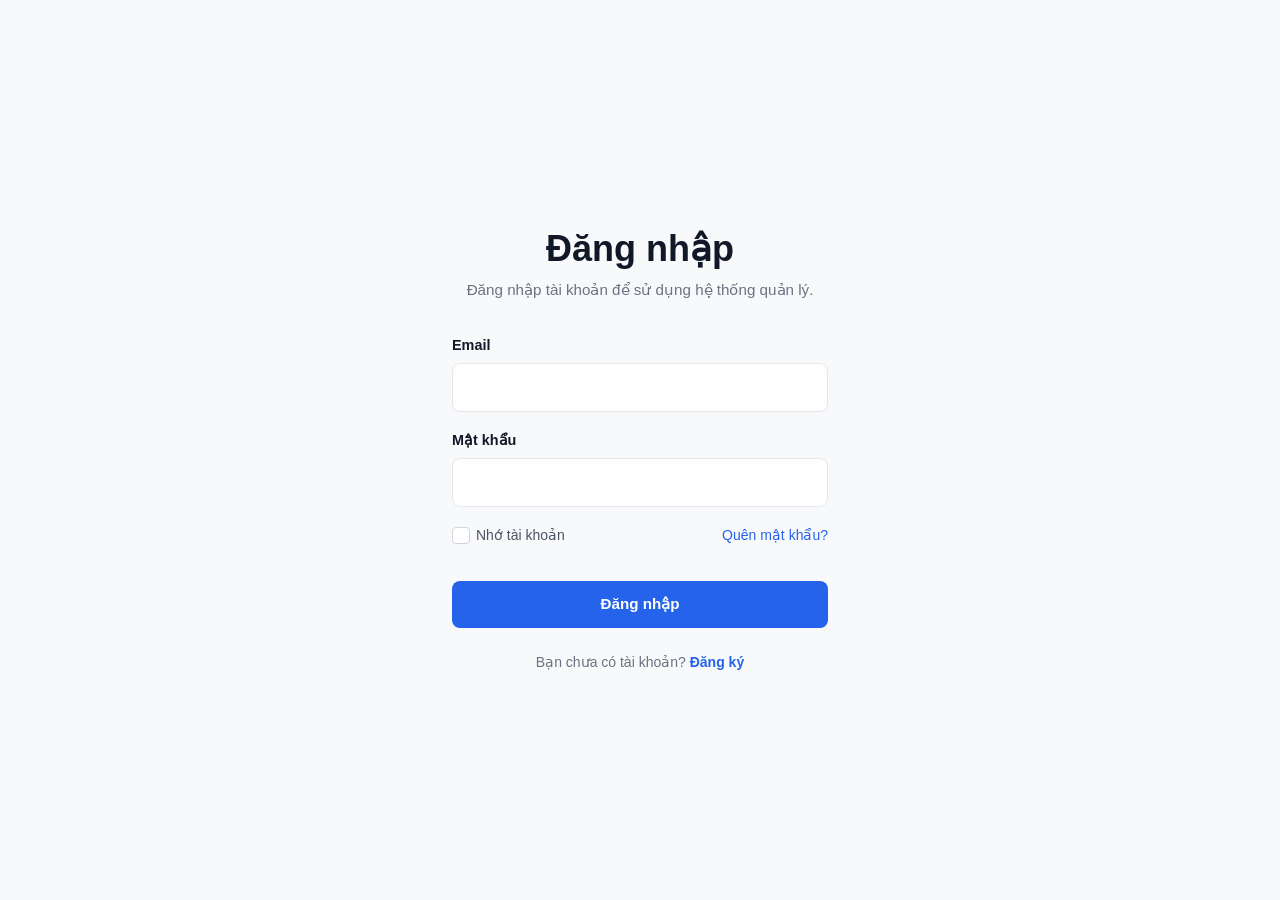
==== NewProject/Quanlysanpham/Auth/auth.html @ 21271aa3 "Add files via upload" ====
<!DOCTYPE html>
<html lang="vi">
<head>
    <meta charset="UTF-8">
    <meta name="viewport" content="width=device-width, initial-scale=1.0">
    <title>Đăng nhập tài khoản</title>
    <link href="https://cdn.jsdelivr.net/npm/bootstrap@5.3.2/dist/css/bootstrap.min.css" rel="stylesheet">
    <style>
        body {
            background-color: #f8f9fa;
            font-family: -apple-system, BlinkMacSystemFont, "Segoe UI", Roboto, "Helvetica Neue", Arial, sans-serif;
            min-height: 100vh;
            display: flex;
            align-items: center;
            justify-content: center;
        }
        .login-card {
            width: 100%;
            max-width: 440px;
            padding: 2.5rem 2rem;
            border: none;
            background: transparent;
        }
        .login-title {
            font-size: 2.25rem;
            font-weight: 700;
            color: #111827;
            text-align: center;
            margin-bottom: 0.5rem;
        }
        .login-subtitle {
            font-size: 0.95rem;
            color: #6b7280;
            text-align: center;
            margin-bottom: 2rem;
        }
        .form-label {
            font-weight: 600;
            font-size: 0.9rem;
            color: #111827;
            margin-bottom: 0.4rem;
        }
        .form-control {
            padding: 0.75rem 1rem;
            border-radius: 8px;
            border: 1px solid #e5e7eb;
            background-color: #ffffff;
            font-size: 0.95rem;
        }
        .form-control:focus {
            border-color: #2563eb;
            box-shadow: 0 0 0 3px rgba(37, 99, 235, 0.1);
        }
        .form-check-input {
            width: 1.1em;
            height: 1.1em;
            border-radius: 4px;
            border-color: #d1d5db;
        }
        .form-check-label {
            font-size: 0.875rem;
            color: #4b5563;
        }
        .forgot-password {
            font-size: 0.875rem;
            color: #2563eb;
            text-decoration: none;
            font-weight: 500;
        }
        .forgot-password:hover {
            text-decoration: underline;
        }
        .btn-login {
            background-color: #2563eb;
            border: none;
            padding: 0.75rem;
            border-radius: 8px;
            font-weight: 600;
            font-size: 0.95rem;
            margin-top: 1rem;
            transition: background-color 0.2s ease;
        }
        .btn-login:hover {
            background-color: #1d4ed8;
        }
        .register-text {
            font-size: 0.875rem;
            color: #6b7280;
            text-align: center;
            margin-top: 1.5rem;
        }
        .register-link {
            color: #2563eb;
            text-decoration: none;
            font-weight: 600;
        }
        .register-link:hover {
            text-decoration: underline;
        }
        
        .error-msg {
            color: #dc3545;
            font-size: 0.85rem;
            margin-top: 4px;
            display: none;
        }
    </style>
</head>
<body>

    <div class="login-card">
        <h1 class="login-title">Đăng nhập</h1>
        <p class="login-subtitle">Đăng nhập tài khoản để sử dụng hệ thống quản lý.</p>

        <div id="alertBox" class="alert d-none" role="alert"></div>
        <form id="loginForm" novalidate>
            <div class="mb-3">
                <label for="email" class="form-label">Email</label>
                <input type="email" class="form-control" id="email" placeholder="">
                <small id="emailError" class="error-msg">Email không được để trống</small>
            </div>

           
            <div class="mb-3">
                <label for="password" class="form-label">Mật khẩu</label>
                <input type="password" class="form-control" id="password" placeholder="">
                <small id="passwordError" class="error-msg">Mật khẩu không được để trống</small>
            </div>

            <div class="d-flex justify-content-between align-items-center mb-3">
                <div class="form-check">
                    <input class="form-check-input" type="checkbox" id="rememberMe">
                    <label class="form-check-label" for="rememberMe">
                        Nhớ tài khoản
                    </label>
                </div>
                <a href="#" class="forgot-password">Quên mật khẩu?</a>
            </div>

            <button type="submit" class="btn btn-primary w-100 btn-login">Đăng nhập</button>
        </form>

        <div class="register-text">
            Bạn chưa có tài khoản? <a href="register.html" class="register-link">Đăng ký</a>
        </div>
    </div>

    <script src="../data.js"></script>
    <script src="./auth.js"></script>
</body>
</html>
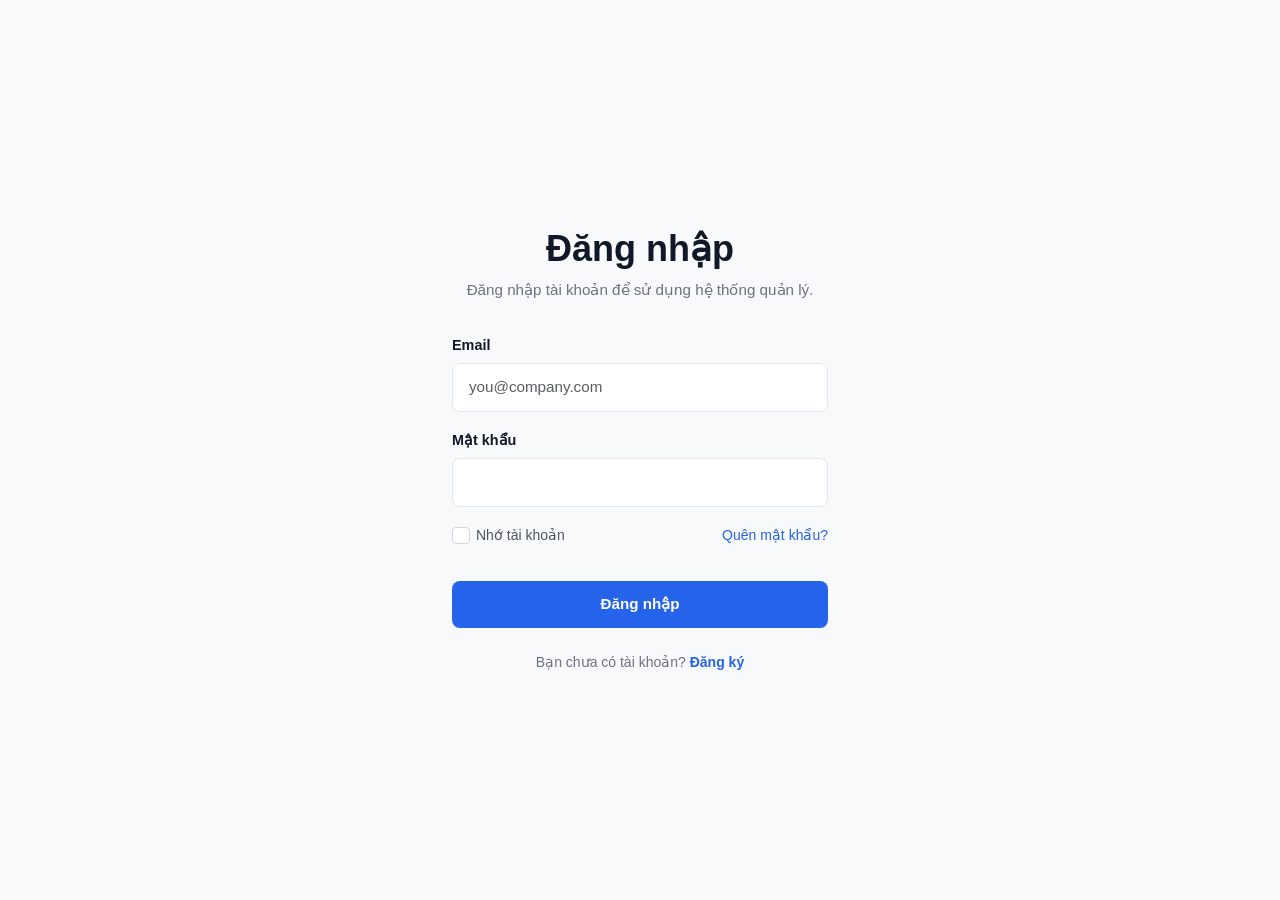
==== commit 2706a055: "auth.html" ====
--- a/NewProject/Quanlysanpham/Auth/auth.html
+++ b/NewProject/Quanlysanpham/Auth/auth.html
@@ -113,23 +113,23 @@
         <p class="login-subtitle">Đăng nhập tài khoản để sử dụng hệ thống quản lý.</p>
 
         <div id="alertBox" class="alert d-none" role="alert"></div>
+
         <form id="loginForm" novalidate>
             <div class="mb-3">
                 <label for="email" class="form-label">Email</label>
-                <input type="email" class="form-control" id="email" placeholder="">
+                <input type="email" class="form-control" id="email" name="email" placeholder="you@company.com">
                 <small id="emailError" class="error-msg">Email không được để trống</small>
             </div>
 
-           
             <div class="mb-3">
                 <label for="password" class="form-label">Mật khẩu</label>
-                <input type="password" class="form-control" id="password" placeholder="">
+                <input type="password" class="form-control" id="password" name="password" placeholder="">
                 <small id="passwordError" class="error-msg">Mật khẩu không được để trống</small>
             </div>
 
             <div class="d-flex justify-content-between align-items-center mb-3">
                 <div class="form-check">
-                    <input class="form-check-input" type="checkbox" id="rememberMe">
+                    <input class="form-check-input" type="checkbox" id="rememberMe" name="rememberMe">
                     <label class="form-check-label" for="rememberMe">
                         Nhớ tài khoản
                     </label>
@@ -148,4 +148,4 @@
     <script src="../data.js"></script>
     <script src="./auth.js"></script>
 </body>
-</html>+</html>
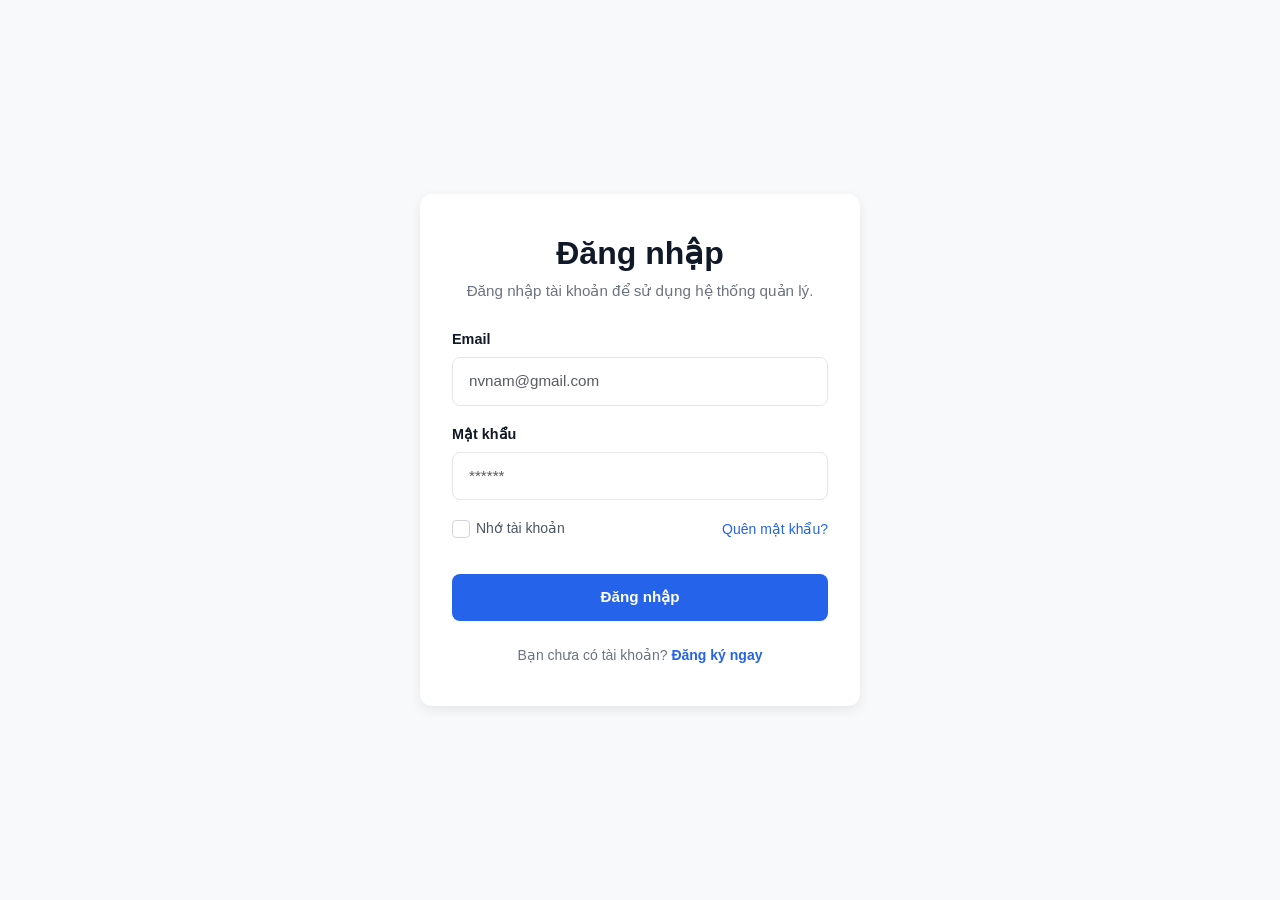
==== commit f1935424: "auth.html" ====
--- a/NewProject/Quanlysanpham/Auth/auth.html
+++ b/NewProject/Quanlysanpham/Auth/auth.html
@@ -5,6 +5,7 @@
     <meta name="viewport" content="width=device-width, initial-scale=1.0">
     <title>Đăng nhập tài khoản</title>
     <link href="https://cdn.jsdelivr.net/npm/bootstrap@5.3.2/dist/css/bootstrap.min.css" rel="stylesheet">
+
     <style>
         body {
             background-color: #f8f9fa;
@@ -18,11 +19,12 @@
             width: 100%;
             max-width: 440px;
             padding: 2.5rem 2rem;
-            border: none;
-            background: transparent;
+            border-radius: 12px;
+            background-color: #ffffff;
+            box-shadow: 0 4px 12px rgba(0, 0, 0, 0.08);
         }
         .login-title {
-            font-size: 2.25rem;
+            font-size: 2rem;
             font-weight: 700;
             color: #111827;
             text-align: center;
@@ -32,7 +34,7 @@
             font-size: 0.95rem;
             color: #6b7280;
             text-align: center;
-            margin-bottom: 2rem;
+            margin-bottom: 1.5rem;
         }
         .form-label {
             font-weight: 600;
@@ -97,7 +99,6 @@
         .register-link:hover {
             text-decoration: underline;
         }
-        
         .error-msg {
             color: #dc3545;
             font-size: 0.85rem;
@@ -115,15 +116,16 @@
         <div id="alertBox" class="alert d-none" role="alert"></div>
 
         <form id="loginForm" novalidate>
+            <!-- Email -->
             <div class="mb-3">
                 <label for="email" class="form-label">Email</label>
-                <input type="email" class="form-control" id="email" name="email" placeholder="you@company.com">
+                <input type="email" class="form-control" id="email" name="email" placeholder="nvnam@gmail.com">
                 <small id="emailError" class="error-msg">Email không được để trống</small>
             </div>
 
             <div class="mb-3">
                 <label for="password" class="form-label">Mật khẩu</label>
-                <input type="password" class="form-control" id="password" name="password" placeholder="">
+                <input type="password" class="form-control" id="password" name="password" placeholder="******">
                 <small id="passwordError" class="error-msg">Mật khẩu không được để trống</small>
             </div>
 
@@ -141,11 +143,13 @@
         </form>
 
         <div class="register-text">
-            Bạn chưa có tài khoản? <a href="register.html" class="register-link">Đăng ký</a>
+            Bạn chưa có tài khoản? <a href="register.html" class="register-link">Đăng ký ngay</a>
         </div>
     </div>
 
-    <script src="../data.js"></script>
-    <script src="./auth.js"></script>
+
+    <script src="data.js"></script>
+    <script src="auth.js"></script>
+
 </body>
 </html>
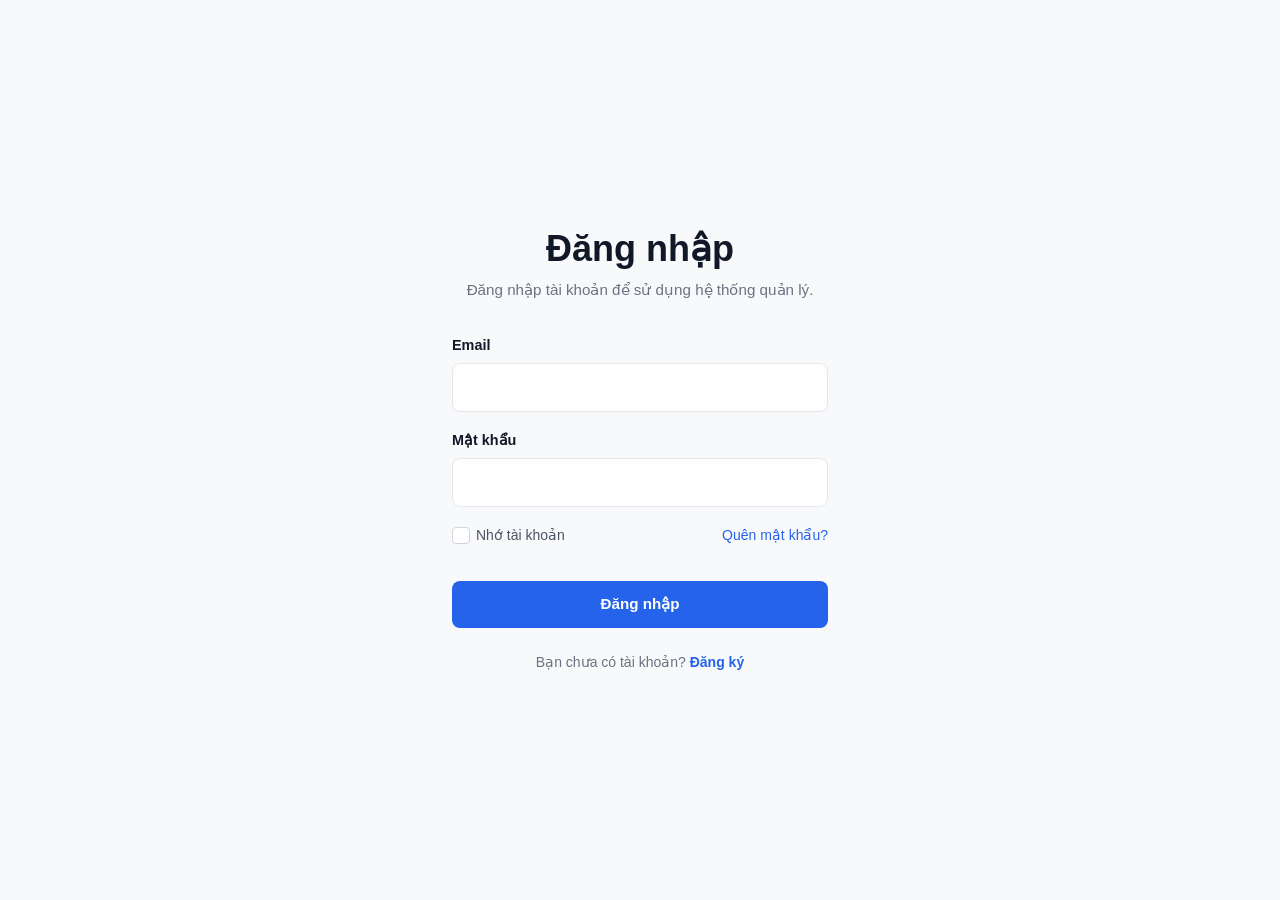
==== commit 2f169e95: "Add files via upload" ====
--- a/NewProject/Quanlysanpham/Auth/auth.html
+++ b/NewProject/Quanlysanpham/Auth/auth.html
@@ -1,11 +1,11 @@
 <!DOCTYPE html>
 <html lang="vi">
+
 <head>
     <meta charset="UTF-8">
     <meta name="viewport" content="width=device-width, initial-scale=1.0">
     <title>Đăng nhập tài khoản</title>
     <link href="https://cdn.jsdelivr.net/npm/bootstrap@5.3.2/dist/css/bootstrap.min.css" rel="stylesheet">
-
     <style>
         body {
             background-color: #f8f9fa;
@@ -15,33 +15,37 @@
             align-items: center;
             justify-content: center;
         }
+
         .login-card {
             width: 100%;
             max-width: 440px;
             padding: 2.5rem 2rem;
-            border-radius: 12px;
-            background-color: #ffffff;
-            box-shadow: 0 4px 12px rgba(0, 0, 0, 0.08);
+            border: none;
+            background: transparent;
         }
+
         .login-title {
-            font-size: 2rem;
+            font-size: 2.25rem;
             font-weight: 700;
             color: #111827;
             text-align: center;
             margin-bottom: 0.5rem;
         }
+
         .login-subtitle {
             font-size: 0.95rem;
             color: #6b7280;
             text-align: center;
-            margin-bottom: 1.5rem;
+            margin-bottom: 2rem;
         }
+
         .form-label {
             font-weight: 600;
             font-size: 0.9rem;
             color: #111827;
             margin-bottom: 0.4rem;
         }
+
         .form-control {
             padding: 0.75rem 1rem;
             border-radius: 8px;
@@ -49,29 +53,35 @@
             background-color: #ffffff;
             font-size: 0.95rem;
         }
+
         .form-control:focus {
             border-color: #2563eb;
             box-shadow: 0 0 0 3px rgba(37, 99, 235, 0.1);
         }
+
         .form-check-input {
             width: 1.1em;
             height: 1.1em;
             border-radius: 4px;
             border-color: #d1d5db;
         }
+
         .form-check-label {
             font-size: 0.875rem;
             color: #4b5563;
         }
+
         .forgot-password {
             font-size: 0.875rem;
             color: #2563eb;
             text-decoration: none;
             font-weight: 500;
         }
+
         .forgot-password:hover {
             text-decoration: underline;
         }
+
         .btn-login {
             background-color: #2563eb;
             border: none;
@@ -82,23 +92,28 @@
             margin-top: 1rem;
             transition: background-color 0.2s ease;
         }
+
         .btn-login:hover {
             background-color: #1d4ed8;
         }
+
         .register-text {
             font-size: 0.875rem;
             color: #6b7280;
             text-align: center;
             margin-top: 1.5rem;
         }
+
         .register-link {
             color: #2563eb;
             text-decoration: none;
             font-weight: 600;
         }
+
         .register-link:hover {
             text-decoration: underline;
         }
+
         .error-msg {
             color: #dc3545;
             font-size: 0.85rem;
@@ -107,6 +122,7 @@
         }
     </style>
 </head>
+
 <body>
 
     <div class="login-card">
@@ -114,18 +130,16 @@
         <p class="login-subtitle">Đăng nhập tài khoản để sử dụng hệ thống quản lý.</p>
 
         <div id="alertBox" class="alert d-none" role="alert"></div>
-
         <form id="loginForm" novalidate>
-            <!-- Email -->
             <div class="mb-3">
                 <label for="email" class="form-label">Email</label>
-                <input type="email" class="form-control" id="email" name="email" placeholder="nvnam@gmail.com">
+                <input type="email" class="form-control" id="email" name="email" placeholder="">
                 <small id="emailError" class="error-msg">Email không được để trống</small>
             </div>
 
             <div class="mb-3">
                 <label for="password" class="form-label">Mật khẩu</label>
-                <input type="password" class="form-control" id="password" name="password" placeholder="******">
+                <input type="password" class="form-control" id="password" name="password" placeholder="">
                 <small id="passwordError" class="error-msg">Mật khẩu không được để trống</small>
             </div>
 
@@ -143,13 +157,12 @@
         </form>
 
         <div class="register-text">
-            Bạn chưa có tài khoản? <a href="register.html" class="register-link">Đăng ký ngay</a>
+            Bạn chưa có tài khoản? <a href="register.html" class="register-link">Đăng ký</a>
         </div>
     </div>
 
+    <script src="../data.js"></script>
+    <script src="./auth.js"></script>
+</body>
 
-    <script src="data.js"></script>
-    <script src="auth.js"></script>
-
-</body>
-</html>
+</html>
